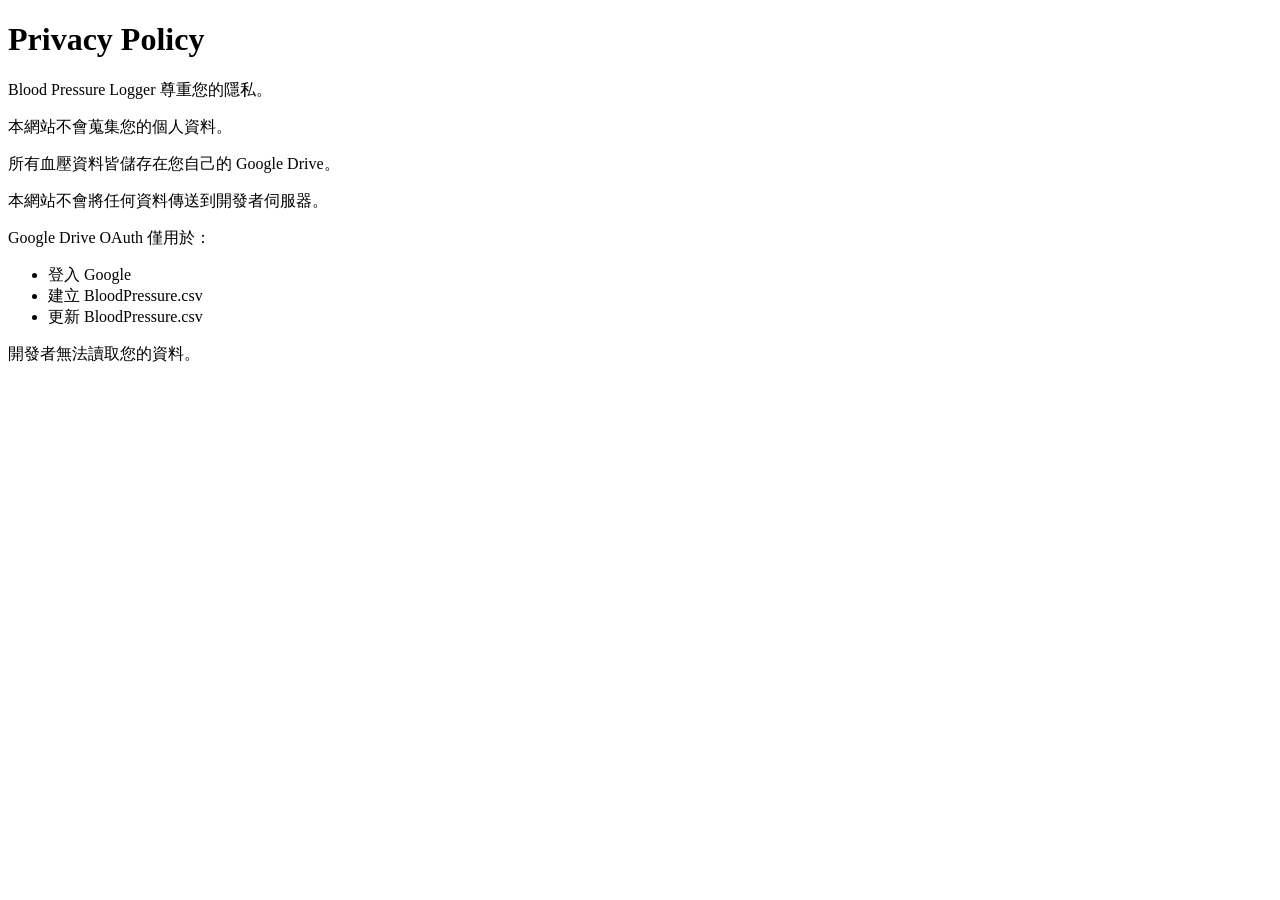
==== privacy.html @ dade3641 "terms and privacy" ====
<!DOCTYPE html>
<html lang="zh-TW">
<head>
<meta charset="UTF-8">
<title>Privacy Policy</title>
</head>

<body>

<h1>Privacy Policy</h1>

<p>
Blood Pressure Logger 尊重您的隱私。
</p>

<p>
本網站不會蒐集您的個人資料。
</p>

<p>
所有血壓資料皆儲存在您自己的 Google Drive。
</p>

<p>
本網站不會將任何資料傳送到開發者伺服器。
</p>

<p>
Google Drive OAuth 僅用於：
</p>

<ul>
<li>登入 Google</li>
<li>建立 BloodPressure.csv</li>
<li>更新 BloodPressure.csv</li>
</ul>

<p>
開發者無法讀取您的資料。
</p>

</body>
</html>
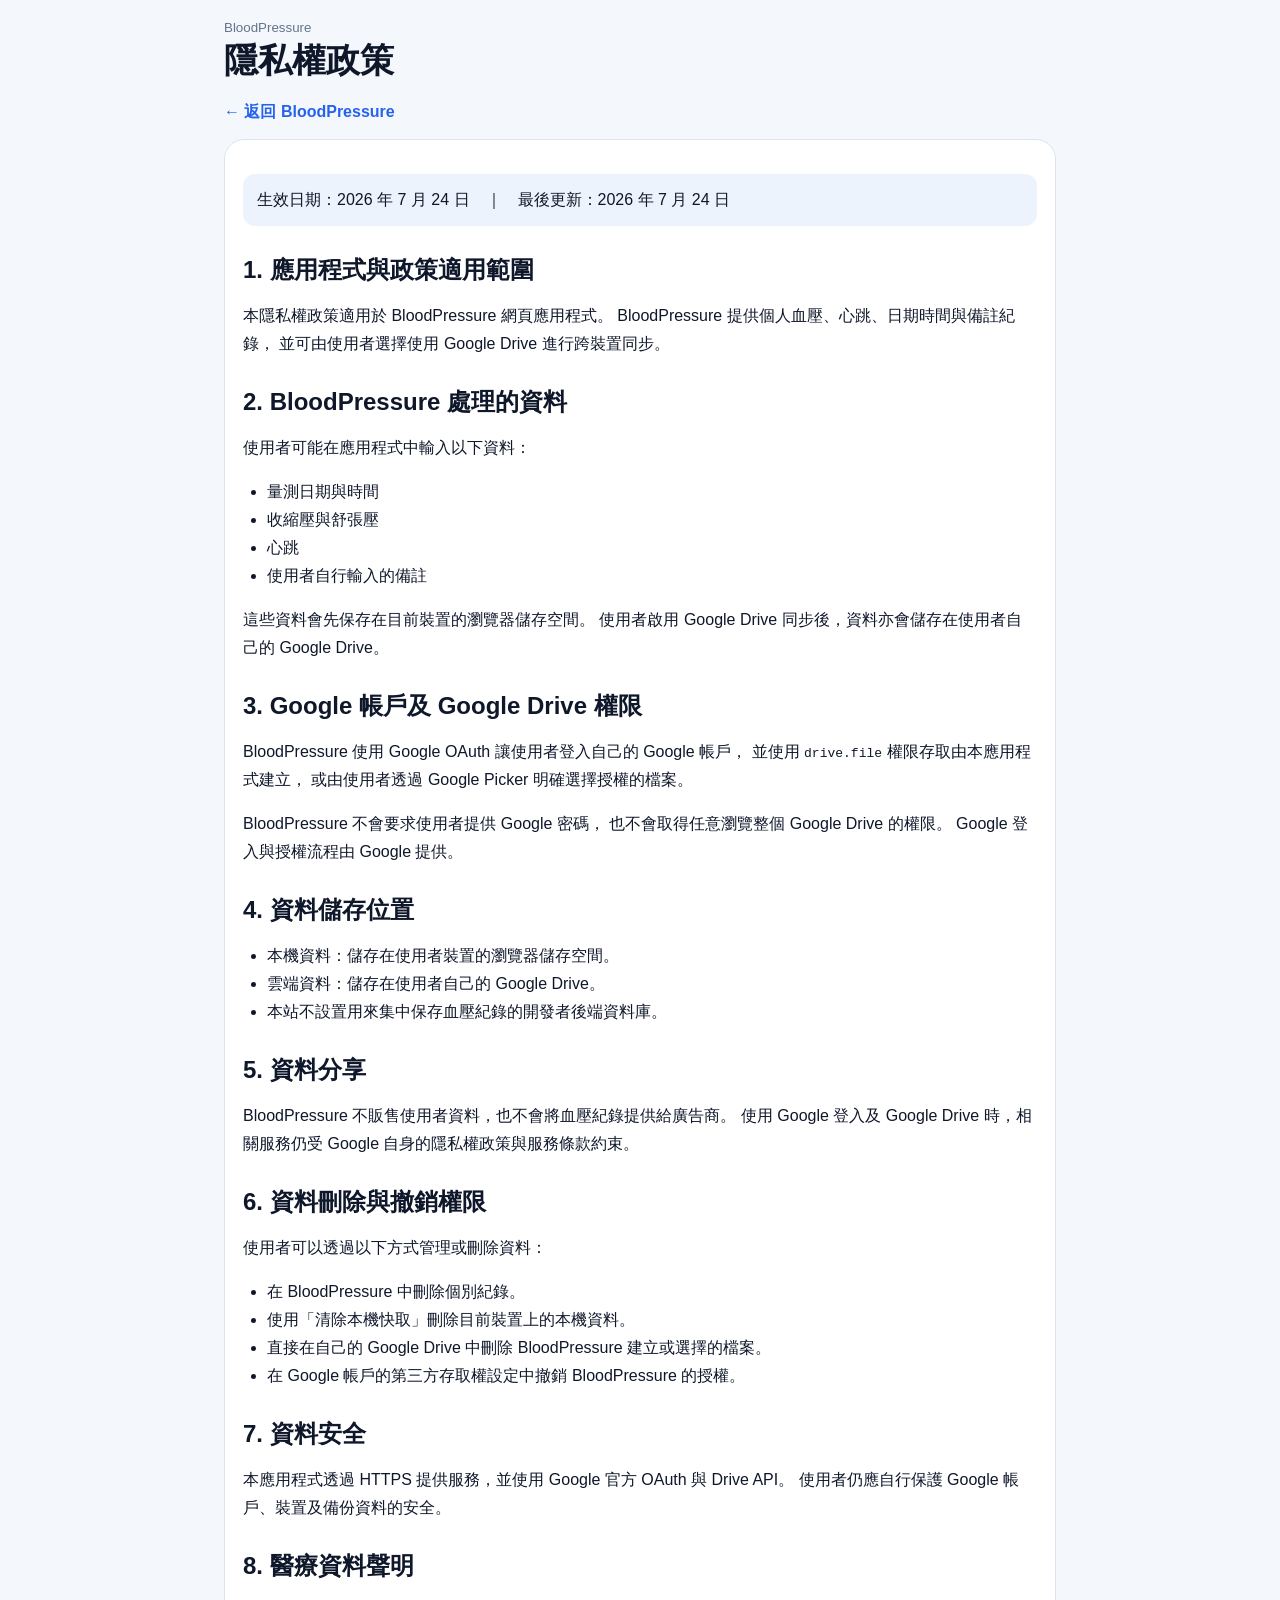
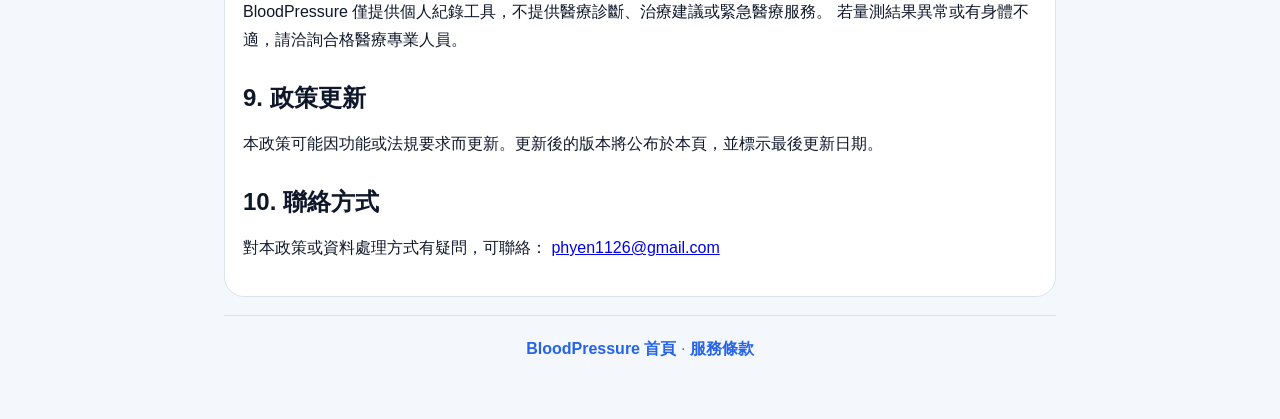
==== commit f6959bb7: "V10.2" ====
--- a/privacy.html
+++ b/privacy.html
@@ -1,43 +1,110 @@
-<!DOCTYPE html>
-<html lang="zh-TW">
-<head>
-<meta charset="UTF-8">
-<title>Privacy Policy</title>
-</head>
-
-<body>
-
-<h1>Privacy Policy</h1>
-
-<p>
-Blood Pressure Logger 尊重您的隱私。
-</p>
-
-<p>
-本網站不會蒐集您的個人資料。
-</p>
-
-<p>
-所有血壓資料皆儲存在您自己的 Google Drive。
-</p>
-
-<p>
-本網站不會將任何資料傳送到開發者伺服器。
-</p>
-
-<p>
-Google Drive OAuth 僅用於：
-</p>
-
-<ul>
-<li>登入 Google</li>
-<li>建立 BloodPressure.csv</li>
-<li>更新 BloodPressure.csv</li>
-</ul>
-
-<p>
-開發者無法讀取您的資料。
-</p>
-
-</body>
-</html>+<!doctype html>
+<html lang="zh-Hant">
+<head>
+  <meta charset="utf-8">
+  <meta name="viewport" content="width=device-width,initial-scale=1,viewport-fit=cover">
+  <meta name="theme-color" content="#0f172a">
+  <meta name="description" content="BloodPressure 隱私權政策">
+  <title>BloodPressure 隱私權政策</title>
+  <link rel="stylesheet" href="./styles.css">
+  <link rel="icon" type="image/png" sizes="32x32" href="./icons/favicon-32.png">
+  <link rel="apple-touch-icon" sizes="180x180" href="./icons/apple-touch-icon.png">
+</head>
+<body>
+<main class="legal-page">
+  <header>
+    <div>
+      <small>BloodPressure</small>
+      <h1>隱私權政策</h1>
+    </div>
+  </header>
+
+  <a class="back-link" href="./">← 返回 BloodPressure</a>
+
+  <section class="card legal-content">
+    <p class="legal-meta">生效日期：2026 年 7 月 24 日　｜　最後更新：2026 年 7 月 24 日</p>
+
+    <h2>1. 應用程式與政策適用範圍</h2>
+    <p>
+      本隱私權政策適用於 BloodPressure 網頁應用程式。
+      BloodPressure 提供個人血壓、心跳、日期時間與備註紀錄，
+      並可由使用者選擇使用 Google Drive 進行跨裝置同步。
+    </p>
+
+    <h2>2. BloodPressure 處理的資料</h2>
+    <p>使用者可能在應用程式中輸入以下資料：</p>
+    <ul>
+      <li>量測日期與時間</li>
+      <li>收縮壓與舒張壓</li>
+      <li>心跳</li>
+      <li>使用者自行輸入的備註</li>
+    </ul>
+    <p>
+      這些資料會先保存在目前裝置的瀏覽器儲存空間。
+      使用者啟用 Google Drive 同步後，資料亦會儲存在使用者自己的 Google Drive。
+    </p>
+
+    <h2>3. Google 帳戶及 Google Drive 權限</h2>
+    <p>
+      BloodPressure 使用 Google OAuth 讓使用者登入自己的 Google 帳戶，
+      並使用 <code>drive.file</code> 權限存取由本應用程式建立，
+      或由使用者透過 Google Picker 明確選擇授權的檔案。
+    </p>
+    <p>
+      BloodPressure 不會要求使用者提供 Google 密碼，
+      也不會取得任意瀏覽整個 Google Drive 的權限。
+      Google 登入與授權流程由 Google 提供。
+    </p>
+
+    <h2>4. 資料儲存位置</h2>
+    <ul>
+      <li>本機資料：儲存在使用者裝置的瀏覽器儲存空間。</li>
+      <li>雲端資料：儲存在使用者自己的 Google Drive。</li>
+      <li>本站不設置用來集中保存血壓紀錄的開發者後端資料庫。</li>
+    </ul>
+
+    <h2>5. 資料分享</h2>
+    <p>
+      BloodPressure 不販售使用者資料，也不會將血壓紀錄提供給廣告商。
+      使用 Google 登入及 Google Drive 時，相關服務仍受 Google 自身的隱私權政策與服務條款約束。
+    </p>
+
+    <h2>6. 資料刪除與撤銷權限</h2>
+    <p>使用者可以透過以下方式管理或刪除資料：</p>
+    <ul>
+      <li>在 BloodPressure 中刪除個別紀錄。</li>
+      <li>使用「清除本機快取」刪除目前裝置上的本機資料。</li>
+      <li>直接在自己的 Google Drive 中刪除 BloodPressure 建立或選擇的檔案。</li>
+      <li>在 Google 帳戶的第三方存取權設定中撤銷 BloodPressure 的授權。</li>
+    </ul>
+
+    <h2>7. 資料安全</h2>
+    <p>
+      本應用程式透過 HTTPS 提供服務，並使用 Google 官方 OAuth 與 Drive API。
+      使用者仍應自行保護 Google 帳戶、裝置及備份資料的安全。
+    </p>
+
+    <h2>8. 醫療資料聲明</h2>
+    <p>
+      BloodPressure 僅提供個人紀錄工具，不提供醫療診斷、治療建議或緊急醫療服務。
+      若量測結果異常或有身體不適，請洽詢合格醫療專業人員。
+    </p>
+
+    <h2>9. 政策更新</h2>
+    <p>
+      本政策可能因功能或法規要求而更新。更新後的版本將公布於本頁，並標示最後更新日期。
+    </p>
+
+    <h2>10. 聯絡方式</h2>
+    <p>
+      對本政策或資料處理方式有疑問，可聯絡：
+      <a href="mailto:phyen1126@gmail.com">phyen1126@gmail.com</a>
+    </p>
+  </section>
+
+  <footer class="site-footer">
+    <p><a href="./">BloodPressure 首頁</a> · <a href="./terms.html">服務條款</a></p>
+  </footer>
+</main>
+</body>
+</html>
--- a/styles.css
+++ b/styles.css
@@ -0,0 +1,44 @@
+ :root{--bg:#f4f7fb;--card:#fff;--sub:#edf3fc;--text:#0f172a;--muted:#64748b;--line:#dbe4f0;--accent:#2563eb;--danger:#dc2626;--ok:#15803d;--warn:#b45309}
+[data-theme=dark]{--bg:#07111f;--card:#0f1c2e;--sub:#17283e;--text:#f8fafc;--muted:#9fb0c7;--line:#26384f;--accent:#60a5fa}
+*{box-sizing:border-box}body{margin:0;background:var(--bg);color:var(--text);font-family:-apple-system,BlinkMacSystemFont,"Noto Sans TC",sans-serif}main{max-width:1100px;margin:auto;padding:calc(env(safe-area-inset-top) + 18px) 14px 36px}
+header,.head{display:flex;justify-content:space-between;align-items:center;gap:12px}h1{margin:2px 0 18px;font-size:34px}h2{margin:0}small,p{color:var(--muted)}button,input,select{font:inherit}button{border:0;border-radius:12px;padding:12px 15px;background:var(--sub);color:var(--text);font-weight:800;cursor:pointer}button:disabled{opacity:.45}.primary{background:var(--accent);color:#fff}.danger{color:var(--danger);border:1px solid var(--line);background:transparent}.card,.stats article,.notice{background:var(--card);border:1px solid var(--line);border-radius:20px;padding:18px;margin-bottom:16px}.sync{display:grid;grid-template-columns:1fr auto;gap:16px}.buttons{display:flex;flex-wrap:wrap;gap:8px}.check{grid-column:1/-1;display:flex;align-items:center;gap:8px;color:var(--muted)}.check input{width:20px;height:20px}.file{background:var(--sub);padding:10px;border-radius:12px;margin-top:10px}.file small{display:block}.grid{display:grid;grid-template-columns:repeat(2,1fr);gap:13px;margin-top:14px}label{display:flex;flex-direction:column;gap:6px;font-weight:700}input,select{padding:12px;border:1px solid var(--line);border-radius:12px;background:var(--card);color:var(--text)}.quick,.formButtons{display:flex;flex-wrap:wrap;gap:8px;margin-top:13px}.stats{display:grid;grid-template-columns:repeat(4,1fr);gap:12px}.stats article span,.stats article small{display:block;color:var(--muted)}.stats article b{display:block;font-size:24px;margin:6px 0}canvas{width:100%;height:auto}.tools{display:flex;gap:8px}.table{overflow:auto}table{width:100%;border-collapse:collapse}th,td{padding:11px;border-bottom:1px solid var(--line);text-align:left;white-space:nowrap}.row{display:flex;gap:6px}.pill{padding:5px 8px;border-radius:999px;font-size:12px}.ok{color:var(--ok);background:#15803d18}.warn{color:var(--warn);background:#b4530918}.bad{color:var(--danger);background:#dc262618}.hidden{display:none!important}.status{padding:11px;border-radius:12px;margin-top:12px}.backup{display:flex;justify-content:space-between;gap:16px}.upload input{display:none}.upload{background:var(--sub);padding:12px;border-radius:12px}.notice{color:var(--muted)}dialog{border:0;background:transparent}.dialog{background:var(--card);color:var(--text);padding:20px;border-radius:18px;display:grid;gap:10px}dialog::backdrop{background:#0008}
+@media(max-width:800px){.sync{grid-template-columns:1fr}.stats{grid-template-columns:repeat(2,1fr)}.backup{flex-direction:column}}@media(max-width:620px){.grid,.stats{grid-template-columns:1fr}.head{align-items:stretch;flex-direction:column}.tools,.buttons{flex-direction:column}}
+.sync-title-row{display:flex;align-items:center;gap:10px;flex-wrap:wrap}
+.connection-badge{display:inline-flex;align-items:center;gap:6px;padding:5px 9px;border-radius:999px;font-size:12px;font-weight:800}
+.connection-badge::before{content:"";width:8px;height:8px;border-radius:50%}
+.connection-badge.signed-out{background:var(--sub);color:var(--muted)}
+.connection-badge.signed-out::before{background:#94a3b8}
+.connection-badge.signed-in{background:#15803d18;color:var(--ok)}
+.connection-badge.signed-in::before{background:var(--ok)}
+.connection-badge.syncing{background:#2563eb18;color:var(--accent)}
+.connection-badge.syncing::before{background:var(--accent);animation:pulse 1s infinite}
+@keyframes pulse{50%{opacity:.25}}
+.sync .buttons .primary{min-width:180px}
+@media(max-width:620px){.sync .buttons button{width:100%}}
+
+#topLoginArea{align-items:center}#driveManageSection{padding:0}#driveManage{padding:0}#driveManage summary{list-style:none;cursor:pointer;padding:18px 20px;font-size:18px;font-weight:800;display:flex;align-items:center;justify-content:space-between}#driveManage summary::-webkit-details-marker{display:none}#driveManage summary::after{content:"⌄";font-size:20px;color:var(--muted);transition:transform .2s ease}#driveManage[open] summary::after{transform:rotate(180deg)}.drive-manage-body{border-top:1px solid var(--line);padding:18px 20px}.drive-manage-body .buttons{margin-bottom:14px}#lastSyncTime{margin-top:5px}.toast{position:fixed;left:50%;bottom:calc(env(safe-area-inset-bottom) + 24px);transform:translateX(-50%);z-index:9999;max-width:calc(100vw - 28px);background:#0f172a;color:#fff;padding:12px 16px;border-radius:999px;box-shadow:0 10px 30px #0004;font-weight:800;text-align:center}.toast.hidden{display:none}.toast.show{display:block;animation:toastIn .18s ease-out}@keyframes toastIn{from{opacity:0;transform:translate(-50%,8px)}to{opacity:1;transform:translate(-50%,0)}}@media(max-width:620px){#topLoginArea{width:100%}#topLoginArea button{width:100%}.drive-manage-body .buttons{display:grid}}
+
+.app-subtitle{margin:2px 0 4px;color:var(--text);font-size:18px;font-weight:800}
+.version-label{display:block;margin-top:3px;color:var(--muted)}
+.app-introduction p{line-height:1.75;margin:12px 0}
+.app-introduction code{padding:2px 6px;border-radius:6px;background:var(--sub);color:var(--text)}
+.policy-links{display:flex;gap:12px;flex-wrap:wrap;margin-top:16px}
+.policy-links a,.site-footer a{color:var(--accent);font-weight:800;text-decoration:none}
+.policy-links a:hover,.site-footer a:hover{text-decoration:underline}
+.site-footer{
+  margin-top:18px;padding:18px;text-align:center;color:var(--muted);
+  border-top:1px solid var(--line)
+}
+.site-footer p{margin:5px 0}
+.legal-page{max-width:860px;margin:auto}
+.legal-page header{align-items:flex-start}
+.legal-content h2{margin-top:28px}
+.legal-content p,.legal-content li{line-height:1.75;color:var(--text)}
+.legal-content ul{padding-left:24px}
+.legal-meta{padding:12px 14px;border-radius:12px;background:var(--sub);color:var(--muted)}
+.back-link{display:inline-block;margin-bottom:16px;color:var(--accent);font-weight:800;text-decoration:none}
+.back-link:hover{text-decoration:underline}
+@media(max-width:620px){
+  .policy-links{display:grid}
+  .policy-links a{text-align:center;padding:10px;background:var(--sub);border-radius:10px}
+}
